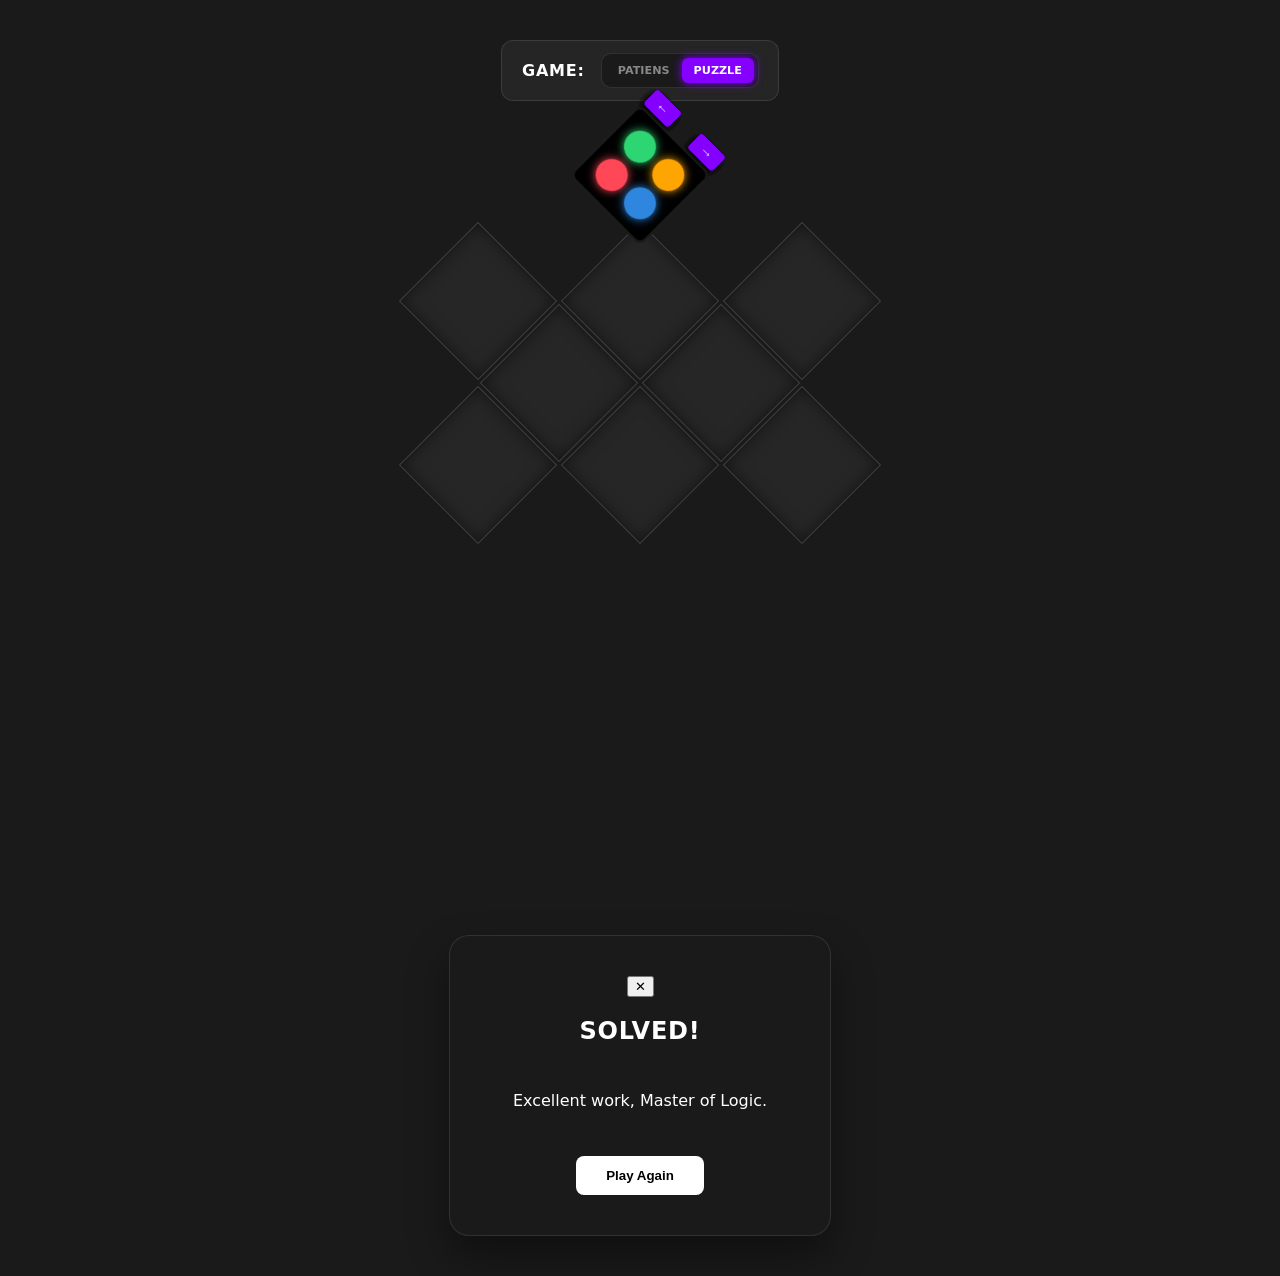
==== puzzle.html @ f22eb856 "puzzle game" ====
<!DOCTYPE html>
<html lang="en">
<head>
    <meta charset="UTF-8">
    <meta name="viewport" content="width=device-width, initial-scale=1.0">
    <title>Neon Puzzle</title>
    <link rel="stylesheet" href="style.css">
</head>
<body>

    <div class="stats-bar">
        <div class="stat-item" style="flex-direction: row; gap: 16px; align-items: center;">
            <span class="stat-label">Game:</span>
            <div class="strategy-picker">
                <a href="index.html" class="strat-btn" style="text-decoration: none;">Patiens</a>
                <a href="puzzle.html" class="strat-btn active" style="text-decoration: none;">Puzzle</a>
            </div>
        </div>
    </div>

    <div id="puzzle-container">
        <h1 class="stat-label">Puzzle</h1>
        <div class="board">
            <div class="row">
                <div id="zone1" class="zone"></div>
                <div id="zone2" class="zone"></div>
                <div id="zone3" class="zone"></div>
            </div>
            <div class="row middle">
                <div id="zone4" class="zone"></div>
                <div id="zone5" class="zone"></div>
            </div>
            <div class="row">
                <div id="zone6" class="zone"></div>
                <div id="zone7" class="zone"></div>
                <div id="zone8" class="zone"></div>
            </div>
        </div>
    </div>

    <div class="popup" id="solved-popup">
        <div class="modal-content">
            <button id="solved-close-btn" class="x-btn">✕</button>
            <h2 class="stat-label" style="font-size: 1.5rem; color: #fff;">Solved!</h2>
            <div class="modal-stats">
                <p>Excellent work, Master of Logic.</p>
            </div>
            <button onclick="location.reload()" class="primary-btn">Play Again</button>
        </div>
    </div>

    <script src="puzzle/classes.js"></script>
    <script src="puzzle/main.js"></script>
    <script src="puzzle/puzzle.js"></script>
</body>
</html>
---- style.css ----
/* ==========================================================================
   1. VARIABLES
   ========================================================================== */
:root {
    --bg-color: #1a1a1a;
    --accent-color: #ffffff;
    --muted-color: #888888;
    --glass-bg: rgba(255, 255, 255, 0.05);
    --action-color: #8400ff;
}

/* ==========================================================================
   2. GLOBAL / BASE STYLES
   ========================================================================== */
body {
    background-color: var(--bg-color);
    color: var(--accent-color);
    font-family: 'Inter', system-ui, sans-serif;
    margin: 0;
    padding: 16px;
    display: flex;
    flex-direction: column;
    align-items: center;
}

@media (min-width: 768px) {
    body {
        padding: 40px 84px;
    }
}

/* ==========================================================================
   3. LAYOUT CONTAINERS
   ========================================================================== */
.container {
    display: flex;
    flex-wrap: wrap;
    gap: 12px;
    justify-content: center;
    width: 100%;
    max-width: 1800px;
}

/* ==========================================================================
   4. CARD COMPONENTS
   ========================================================================== */
/* Responsivity for Card Wrappers */
.card-wrapper { width: 60px; height: 84px; }
@media (min-width: 576px)  { .card-wrapper { width: 70px; height: 98px; } }
@media (min-width: 768px)  { .card-wrapper { width: 80px; height: 112px; } }
@media (min-width: 992px)  { .card-wrapper { width: 90px; height: 126px; } }
@media (min-width: 1200px) { .card-wrapper { width: 90px; height: 126px; } }
@media (min-width: 1800px) { .card-wrapper { width: 120px; height: 167px; } }

.card {
    width: 100%;
    height: 100%;
    border-radius: 12px;
    box-shadow: 0 8px 20px rgba(0,0,0,0.25), inset 0 0 0 2px rgba(255,255,255,0.3);
    position: relative;
    overflow: hidden;
}

.card.back {
    background: linear-gradient(135deg, #0a3d62, #1e90ff);
}

.card.back::before {
    content: "";
    position: absolute;
    inset: 8px;
    border-radius: 8px;
    border: 1px solid rgba(255,255,255,0.85);
}

.card.back::after {
    content: "";
    position: absolute;
    inset: 16px;
    background: repeating-linear-gradient(
        45deg,
        rgba(255,255,255,0.15),
        rgba(255,255,255,0.15) 6px,
        transparent 6px,
        transparent 12px
    );
    border-radius: 6px;
}

.glow {
    cursor: pointer;
    box-shadow: 0 0 15px 5px rgba(255, 255, 255, 0.4),

                0 0 5px 2px rgba(255, 255, 255, 0.2);

    outline: 1px solid rgba(255, 255, 255, 0.8);
    border-radius: 12px;
    transform: translateY(-4px) scale(1.02);
    transition: transform 0.2s ease, box-shadow 0.2s ease;
    z-index: 10;
}

/* Interaction State */
.card:hover {
    animation: forwards ease-in card-hover 100ms;
}

/* ==========================================================================
   5. STATS & INTERFACE
   ========================================================================== */
.stats-bar {
    align-items: center;
    display: flex;
    flex-wrap: wrap;
    gap: 16px;
    padding: 12px 20px;
    background: var(--glass-bg);
    border: 1px solid rgba(255, 255, 255, 0.1);
    border-radius: 12px;
    width: 100%;
    max-width: fit-content;
    backdrop-filter: blur(10px);
    margin-bottom: 24px;
    box-sizing: border-box;
}

.stat-item {
    display: flex;
    flex-direction: column;
    gap: 2px;
}

.stat-label {
    font-size: 0.7rem;
    text-transform: uppercase;
    letter-spacing: 0.05rem;
    color: var(--muted-color);
    font-weight: 600;
}

.stat-value {
    font-size: 1.5rem;
    font-weight: 400;
    font-variant-numeric: tabular-nums;
}

/* Strategy Picker */
.strategy-picker {
    display: flex;
    background: rgba(0, 0, 0, 0.3);
    padding: 4px;
    border-radius: 10px;
    border: 1px solid rgba(255, 255, 255, 0.1);
}

.strat-btn {
    background: transparent;
    border: none;
    color: var(--muted-color);
    padding: 6px 12px;
    border-radius: 6px;
    cursor: pointer;
    font-size: 0.7rem;
    font-weight: 700;
    text-transform: uppercase;
    transition: all 0.2s ease;
}

.strat-btn2 {
    background: transparent;
    border: none;
    color: var(--muted-color);
    padding: 6px 12px;
    border-radius: 6px;
    cursor: pointer;
    font-size: 0.7rem;
    font-weight: 700;
    text-transform: uppercase;
    transition: all 0.2s ease;
}

.strat-btn:hover { color: var(--accent-color); }

.strat-btn2:hover { color: var(--accent-color); }


.strat-btn.active {
    background: var(--action-color);
    color: white;
    box-shadow: 0 0 10px var(--action-color);
}

.strat-btn2.active {
    background: var(--action-color);
    color: white;
    box-shadow: 0 0 10px var(--action-color);
}


/* ==========================================================================
   6. TABLES / LEADERBOARD (MINION POLISH)
   ========================================================================== */

#leaderboard-max, 
#leaderboard-jorgen, 
#leaderboard-imon {
    flex: 1 1 320px; 
    max-width: 480px; 
    width: 100%;      
    padding: 0; /* Removed padding to let header go edge-to-edge */
    overflow: hidden; /* Clips the table corners to the border-radius */
    border: 1px solid rgba(255, 255, 255, 0.1);
    background: rgba(20, 20, 20, 0.6);
}

.stat-label {
    font-size: 1rem;
    text-transform: uppercase;
    letter-spacing: 0.05rem;
    color: var(--accent-color);
    font-weight: 600;
}

.leaderboard-table {
    width: 100%;
    border-collapse: collapse;
    font-size: 0.95rem;
}

/* Table Header Row */
.leaderboard-table th {
    background: rgba(0, 0, 0, 0.2);
    color: var(--muted-color);
    font-size: 0.75rem;
    font-weight: 700;
    text-transform: uppercase;
    letter-spacing: 1px;
    padding: 12px 16px;
    text-align: left;
    border-bottom: 1px solid rgba(255, 255, 255, 0.1);
}

/* Table Data Cells */
.leaderboard-table td {
    padding: 14px 16px;
    color: var(--accent-color);
    border-bottom: 1px solid rgba(255, 255, 255, 0.03);
}

/* Zebra Striping for better readability */
.leaderboard-table tbody tr:nth-child(even) {
    background: rgba(255, 255, 255, 0.02);
}

/* Row hover effect (The "Minion" touch) */
.leaderboard-table tbody tr:hover {
    background: rgba(255, 255, 255, 0.05);
    transition: background 0.2s ease;
}

/* Specific Cell Styling */
.row-name {
    font-weight: 500;
    max-width: 150px;
    overflow: hidden;
    text-overflow: ellipsis;
    white-space: nowrap;
}

.row-score {
    font-family: 'JetBrains Mono', 'Courier New', monospace; /* Professional look */
    font-weight: 400;
    opacity: 0.9;
}

/* Rank column (First column) styling */
.leaderboard-table td:first-child {
    color: var(--muted-color);
    font-weight: 700;
    width: 40px;
}

/* ==========================================================================
   7. MODALS & OVERLAYS
   ========================================================================== */
.modal-overlay {
    position: fixed;
    inset: 0;
    background: rgba(0, 0, 0, 0.7);
    backdrop-filter: blur(8px);
    display: flex;
    justify-content: center;
    align-items: center;
    z-index: 1000;
    animation: fadeIn 0.3s ease;
}

.modal-content {
    background: var(--bg-color);
    border: 1px solid rgba(255, 255, 255, 0.1);
    padding: 40px;
    border-radius: 20px;
    text-align: center;
    box-shadow: 0 20px 40px rgba(0,0,0,0.4);
    min-width: 300px;
}

.modal-stats {
    margin: 30px 0;
    display: flex;
    flex-direction: column;
    gap: 20px;
}

.modal-input {
    background: var(--glass-bg);
    border: 1px solid rgba(255, 255, 255, 0.1);
    color: var(--accent-color);
    padding: 12px;
    border-radius: 8px;
    font-family: inherit;
    font-size: 1rem;
    text-align: center;
    outline: none;
    transition: border-color 0.2s ease, box-shadow 0.2s ease;
}

.modal-input:focus {
    border-color: rgba(255, 255, 255, 0.3);
    box-shadow: 0 0 10px rgba(255, 255, 255, 0.05);
}

.modal-input::placeholder {
    color: var(--muted-color);
    opacity: 0.5;
}

.primary-btn {
    background: #fff;
    color: #000;
    border: none;
    padding: 12px 30px;
    border-radius: 8px;
    font-weight: 600;
    cursor: pointer;
    transition: transform 0.2s ease, opacity 0.2s ease;
}

.primary-btn:hover {
    transform: scale(1.05);
    opacity: 0.9;
}

/* ==========================================================================
   8. ANIMATIONS
   ========================================================================== */
@keyframes card-hover {
    100% { transform: scale(1.1); }
}

@keyframes fadeIn {
    from { opacity: 0; }
    to { opacity: 1; }
}

/* ==========================================================================
   9. PUZZLE GRID RESTORATION
   ========================================================================== */
#puzzle-container {
    position: relative;
    width: 100%;
    min-height: 90vh;
    display: flex;
    flex-direction: column;
    align-items: center;
}

.board {
    margin-top: 80px;
    display: flex;
    flex-direction: column;
    gap: 0; /* Original overlap logic */
    width: fit-content;
}

.row {
    display: flex;
    justify-content: space-between;
    gap: 50px;
}

/* This creates the interlocking diamond effect from your original main.css */
.row.middle {
    margin: -30px 0; 
    justify-content: center;
    gap: 50px;
}

.zone {
    background-color: var(--glass-bg);
    height: 110px;
    width: 110px;
    box-shadow: inset 0px 0px 15px rgba(0,0,0,0.5);
    border: 1px solid rgba(255, 255, 255, 0.1);
    transform: rotate(45deg);
    display: flex;
    align-items: center;
    justify-content: center;
}

/* Ensure the game pieces match the zone rotation */
.square {
    height: 100px;
    width: 100px;
    border-radius: 8px;
    position: fixed; /* For dragging */
    background-color: #111;
    display: grid;
    grid-template-columns: repeat(2, 1fr);
    align-items: center;
    justify-items: center;
    transform: rotate(45deg); 
    border: 1px solid rgba(255, 255, 255, 0.2);
    cursor: move;
    z-index: 5;
}

/* Fix for when squares are "dropped" into zones */
.zone .square {
    position: static !important;
    transform: rotate(0deg) !important; /* Counter-rotates so dots stay upright */
}

.dot {
    border-radius: 50%;
    height: 25px;
    width: 25px;
}

.btn-sm {
    position: absolute;
    background: var(--action-color);
    color: white;
    border: none;
    border-radius: 4px;
    cursor: pointer;
    font-size: 10px;
    z-index: 10;
}

/* ==========================================================================
   10. DOTS & BUTTONS RESTORATION
   ========================================================================== */
/* style.css - Puzzle UI Restoration */

.square {
    display: grid !important;
    grid-template-columns: 1fr 1fr;
    grid-template-rows: 1fr 1fr;
    gap: 8px;
    padding: 12px;
    box-sizing: border-box;
    overflow: visible !important; /* Critical for rotation buttons */
    background-color: #000 !important;
    border: 2px solid rgba(255, 255, 255, 0.1);
    z-index: 100;
}

/* Rotation Buttons */
.btn-sm {
    position: absolute;
    top: -25px;
    background: var(--action-color);
    color: white;
    border: none;
    border-radius: 4px;
    padding: 2px 10px;
    cursor: pointer;
    font-size: 14px;
    font-weight: bold;
    box-shadow: 0 4px 10px rgba(0,0,0,0.3);
}

.btn-sm:first-of-type { left: 0; }
.btn-sm:last-of-type { right: 0; }

/* Puzzle Dots */
.dot {
    width: 100%;
    height: 100%;
    min-width: 25px;
    min-height: 25px;
    border-radius: 50%;
}

.red    { background-color: #ff4757; box-shadow: 0 0 10px #ff4757; }
.blue   { background-color: #2e86de; box-shadow: 0 0 10px #2e86de; }
.green  { background-color: #2ed573; box-shadow: 0 0 10px #2ed573; }
.yellow { background-color: #ffa502; box-shadow: 0 0 10px #ffa502; }
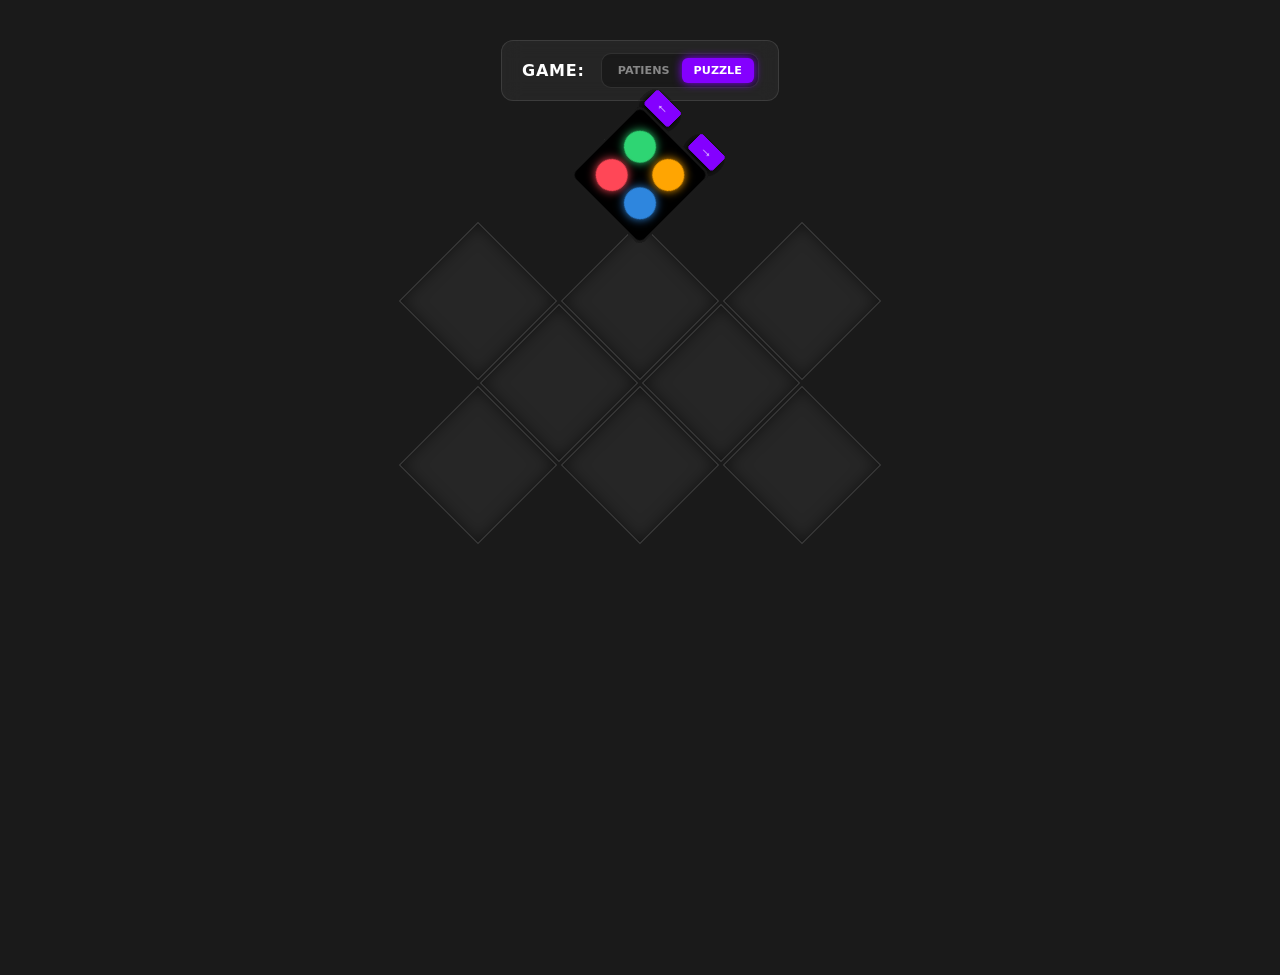
==== commit cee4069b: "hide popup" ====
--- a/puzzle.html
+++ b/puzzle.html
@@ -38,7 +38,7 @@
         </div>
     </div>
 
-    <div class="popup" id="solved-popup">
+    <!-- <div class="popup" id="solved-popup">
         <div class="modal-content">
             <button id="solved-close-btn" class="x-btn">✕</button>
             <h2 class="stat-label" style="font-size: 1.5rem; color: #fff;">Solved!</h2>
@@ -47,7 +47,7 @@
             </div>
             <button onclick="location.reload()" class="primary-btn">Play Again</button>
         </div>
-    </div>
+    </div> -->
 
     <script src="puzzle/classes.js"></script>
     <script src="puzzle/main.js"></script>
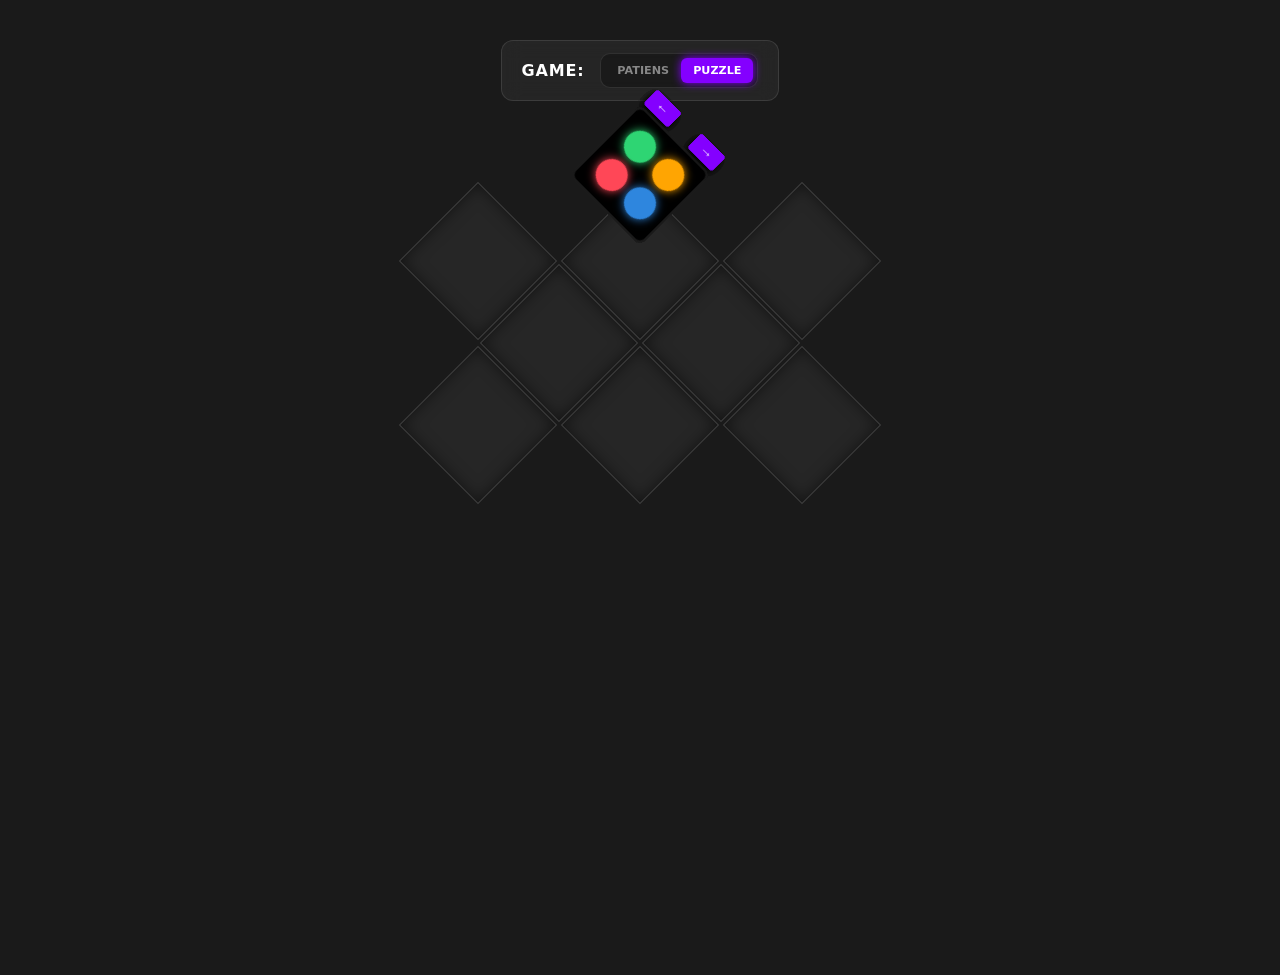
==== commit ff8f7ec6: "tweaking" ====
--- a/puzzle.html
+++ b/puzzle.html
@@ -19,7 +19,6 @@
     </div>
 
     <div id="puzzle-container">
-        <h1 class="stat-label">Puzzle</h1>
         <div class="board">
             <div class="row">
                 <div id="zone1" class="zone"></div>
@@ -38,7 +37,17 @@
         </div>
     </div>
 
-    <!-- <div class="popup" id="solved-popup">
+    <!-- <div class="modal-overlay" id="solved-popup">
+        <div class="modal-content">
+            <button id="solved-close-btn" class="strat-btn active">✕</button>
+            <h2 class="stat-label" style="font-size: 1.5rem; color: #fff;">Solved!</h2>
+            <div class="modal-stats">
+                🧩
+            </div>
+        </div>
+    </div> -->
+
+    <!-- <div id="game-over-modal" class="modal-overlay" style="display: none;">
         <div class="modal-content">
             <button id="solved-close-btn" class="x-btn">✕</button>
             <h2 class="stat-label" style="font-size: 1.5rem; color: #fff;">Solved!</h2>
